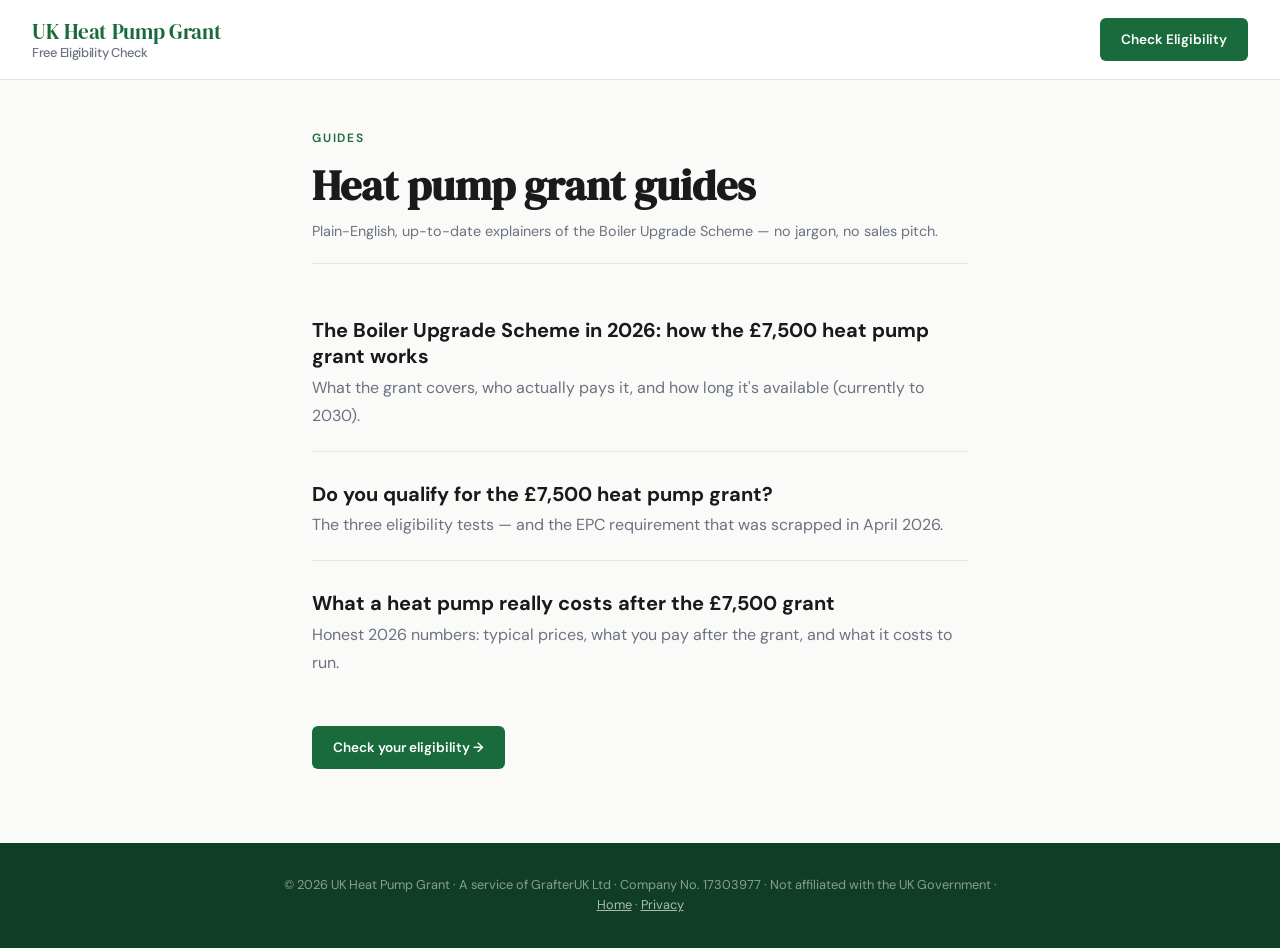
==== blog/index.html @ 8b6f15cd "Organic/SEO: blog (3 fact-checked 2026 guides) + sitemap + robots + FAQ schema Mirrors quashed's org" ====
<!DOCTYPE html>
<html lang="en">
<head>
<meta charset="UTF-8">
<meta name="viewport" content="width=device-width, initial-scale=1.0">
<title>Heat pump grant guides — UK Heat Pump Grant</title>
<meta name="description" content="Plain-English guides to the Boiler Upgrade Scheme: how the £7,500 heat pump grant works, who qualifies in 2026, and what a heat pump really costs.">
<link rel="canonical" href="https://ukheatpumpgrant.co.uk/blog/">
<meta name="theme-color" content="#1A6B3C">
<link rel="icon" href="/favicon.svg" type="image/svg+xml">
<link href="https://fonts.googleapis.com/css2?family=DM+Serif+Display&family=DM+Sans:wght@400;500;600;700&display=swap" rel="stylesheet">
<link href="/blog/blog.css" rel="stylesheet">
</head>
<body>
<nav>
  <a href="/" class="logo">UK Heat Pump Grant<br><span>Free Eligibility Check</span></a>
  <a href="/#check" class="nav-cta">Check Eligibility</a>
</nav>
<div class="wrap">
  <article>
    <div class="eyebrow">Guides</div>
    <h1>Heat pump grant guides</h1>
    <div class="meta">Plain-English, up-to-date explainers of the Boiler Upgrade Scheme — no jargon, no sales pitch.</div>
    <ul class="post-list">
      <li>
        <h2><a href="/blog/how-the-heat-pump-grant-works">The Boiler Upgrade Scheme in 2026: how the £7,500 heat pump grant works</a></h2>
        <p>What the grant covers, who actually pays it, and how long it's available (currently to 2030).</p>
      </li>
      <li>
        <h2><a href="/blog/heat-pump-grant-eligibility">Do you qualify for the £7,500 heat pump grant?</a></h2>
        <p>The three eligibility tests — and the EPC requirement that was scrapped in April 2026.</p>
      </li>
      <li>
        <h2><a href="/blog/heat-pump-costs-after-grant">What a heat pump really costs after the £7,500 grant</a></h2>
        <p>Honest 2026 numbers: typical prices, what you pay after the grant, and what it costs to run.</p>
      </li>
    </ul>
    <p style="margin-top:1.8rem"><a class="nav-cta" href="/#check" style="display:inline-block">Check your eligibility →</a></p>
  </article>
</div>
<footer><p>© 2026 UK Heat Pump Grant · A service of GrafterUK Ltd · Company No. 17303977 · Not affiliated with the UK Government · <a href="/">Home</a> · <a href="/privacy">Privacy</a></p></footer>
</body>
</html>
---- blog/blog.css ----
:root{--green:#1A6B3C;--green-light:#2E8B57;--green-pale:#F0F7F3;--green-mid:#D4EBE0;--white:#fff;--off-white:#FAFAF8;--text:#1A1A1A;--text-mid:#3d3d3d;--muted:#6b7280;--border:#E0E8E4}
*,*::before,*::after{box-sizing:border-box;margin:0;padding:0}
html{scroll-behavior:smooth;-webkit-text-size-adjust:100%}
body{font-family:'DM Sans',-apple-system,'Segoe UI',sans-serif;background:var(--off-white);color:var(--text);line-height:1.75}
nav{background:#fff;border-bottom:1px solid var(--border);padding:1.1rem 2rem;display:flex;justify-content:space-between;align-items:center;position:sticky;top:0;z-index:100}
.logo{font-family:'DM Serif Display',serif;font-size:1.3rem;color:var(--green);letter-spacing:-.3px;line-height:1.3;text-decoration:none}
.logo span{color:var(--muted);font-size:.8rem;font-family:'DM Sans',sans-serif;font-weight:500;display:block}
.nav-cta{background:var(--green);color:#fff;font-weight:600;font-size:.85rem;padding:.6rem 1.3rem;border-radius:6px;text-decoration:none}
.wrap{max-width:720px;margin:0 auto;padding:0 2rem}
article{padding:3rem 0 1rem}
.eyebrow{font-size:.75rem;font-weight:600;letter-spacing:.15em;text-transform:uppercase;color:var(--green);margin-bottom:.8rem}
article h1{font-family:'DM Serif Display',serif;font-size:clamp(1.9rem,5vw,2.6rem);line-height:1.15;margin-bottom:.6rem;color:var(--text)}
.meta{font-size:.9rem;color:var(--muted);margin-bottom:2rem;padding-bottom:1.2rem;border-bottom:1px solid var(--border)}
article h2{font-family:'DM Serif Display',serif;font-size:1.5rem;color:var(--text);margin:2.2rem 0 .8rem;line-height:1.2}
article h3{font-size:1.05rem;font-weight:700;margin:1.4rem 0 .3rem;color:var(--text)}
article p{font-size:1.05rem;color:var(--text-mid);margin-bottom:1.1rem}
article ul{margin:0 0 1.1rem 1.3rem}
article li{font-size:1.05rem;color:var(--text-mid);margin-bottom:.5rem}
article strong{color:var(--text);font-weight:600}
a{color:var(--green)}
table{width:100%;border-collapse:collapse;margin:.4rem 0 1.3rem;font-size:.98rem;background:#fff;border:1px solid var(--border);border-radius:10px;overflow:hidden}
th{background:var(--green);color:#fff;text-align:left;padding:.7rem .9rem;font-size:.92rem}
td{padding:.65rem .9rem;border-top:1px solid var(--border);color:var(--text-mid)}
.note{background:var(--green-pale);border-left:4px solid var(--green-light);border-radius:8px;padding:1rem 1.2rem;margin:.4rem 0 1.3rem;font-size:1rem}
.note strong{color:var(--green)}
.myth{margin:0 0 1.1rem}
.myth .q{font-weight:600;color:var(--text)}
.cta-box{background:var(--green);color:#fff;border-radius:14px;padding:1.8rem;text-align:center;margin:2.5rem 0 1rem}
.cta-box h2{color:#fff;margin-top:0}
.cta-box p{color:rgba(255,255,255,.85)}
.cta-box a{display:inline-block;background:#fff;color:var(--green);font-weight:700;padding:.85rem 1.8rem;border-radius:8px;text-decoration:none;margin-top:.4rem}
.src{font-size:.82rem;color:var(--muted);border-top:1px solid var(--border);padding-top:1rem;margin-top:1.5rem;line-height:1.6}
.post-list{list-style:none;margin:1rem 0 0;padding:0}
.post-list li{padding:1.3rem 0;border-bottom:1px solid var(--border)}
.post-list li:last-child{border-bottom:0}
.post-list h2{font-size:1.25rem;margin:0 0 .3rem;line-height:1.3;font-family:'DM Sans',sans-serif}
.post-list h2 a{color:var(--text);text-decoration:none}
.post-list h2 a:hover{color:var(--green)}
.post-list p{font-size:1rem;color:var(--muted);margin:0}
footer{background:#0F3D25;padding:2rem;text-align:center;margin-top:2.5rem}
footer p{color:rgba(255,255,255,.5);font-size:.8rem;line-height:1.6;max-width:720px;margin:0 auto}
footer a{color:rgba(255,255,255,.65)}
@media(max-width:640px){nav{padding:1rem}.wrap{padding:0 1.3rem}}
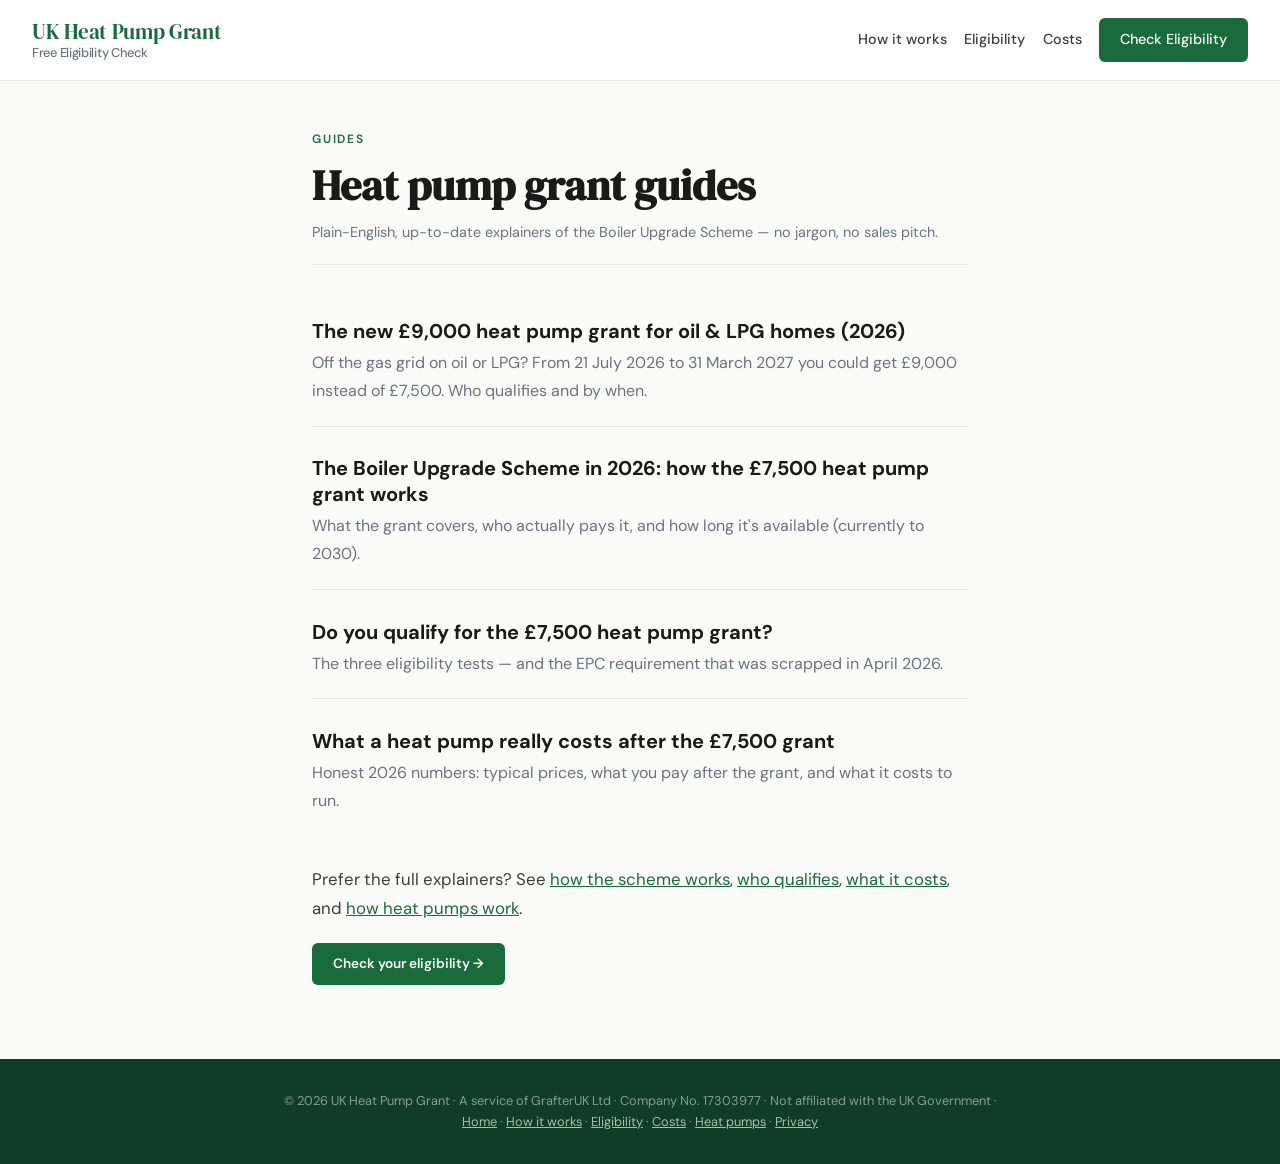
==== commit c29a6632: "Multi-page expansion: pillar pages, £9,000 oil/LPG uplift, corrected 2026 BUS facts Expand the singl" ====
--- a/blog/index.html
+++ b/blog/index.html
@@ -14,7 +14,12 @@
 <body>
 <nav>
   <a href="/" class="logo">UK Heat Pump Grant<br><span>Free Eligibility Check</span></a>
-  <a href="/#check" class="nav-cta">Check Eligibility</a>
+  <div class="nav-links">
+    <a href="/how-it-works" class="hide-sm">How it works</a>
+    <a href="/eligibility" class="hide-sm">Eligibility</a>
+    <a href="/costs" class="hide-sm">Costs</a>
+    <a href="/#check" class="nav-cta">Check Eligibility</a>
+  </div>
 </nav>
 <div class="wrap">
   <article>
@@ -22,6 +27,10 @@
     <h1>Heat pump grant guides</h1>
     <div class="meta">Plain-English, up-to-date explainers of the Boiler Upgrade Scheme — no jargon, no sales pitch.</div>
     <ul class="post-list">
+      <li>
+        <h2><a href="/blog/9000-heat-pump-grant-oil-lpg">The new £9,000 heat pump grant for oil &amp; LPG homes (2026)</a></h2>
+        <p>Off the gas grid on oil or LPG? From 21 July 2026 to 31 March 2027 you could get £9,000 instead of £7,500. Who qualifies and by when.</p>
+      </li>
       <li>
         <h2><a href="/blog/how-the-heat-pump-grant-works">The Boiler Upgrade Scheme in 2026: how the £7,500 heat pump grant works</a></h2>
         <p>What the grant covers, who actually pays it, and how long it's available (currently to 2030).</p>
@@ -35,9 +44,10 @@
         <p>Honest 2026 numbers: typical prices, what you pay after the grant, and what it costs to run.</p>
       </li>
     </ul>
-    <p style="margin-top:1.8rem"><a class="nav-cta" href="/#check" style="display:inline-block">Check your eligibility →</a></p>
+    <p style="margin-top:1.8rem">Prefer the full explainers? See <a href="/how-it-works">how the scheme works</a>, <a href="/eligibility">who qualifies</a>, <a href="/costs">what it costs</a>, and <a href="/heat-pumps-explained">how heat pumps work</a>.</p>
+    <p style="margin-top:1.2rem"><a class="nav-cta" href="/#check" style="display:inline-block">Check your eligibility →</a></p>
   </article>
 </div>
-<footer><p>© 2026 UK Heat Pump Grant · A service of GrafterUK Ltd · Company No. 17303977 · Not affiliated with the UK Government · <a href="/">Home</a> · <a href="/privacy">Privacy</a></p></footer>
+<footer><p>© 2026 UK Heat Pump Grant · A service of GrafterUK Ltd · Company No. 17303977 · Not affiliated with the UK Government · <a href="/">Home</a> · <a href="/how-it-works">How it works</a> · <a href="/eligibility">Eligibility</a> · <a href="/costs">Costs</a> · <a href="/heat-pumps-explained">Heat pumps</a> · <a href="/privacy">Privacy</a></p></footer>
 </body>
 </html>
--- a/blog/blog.css
+++ b/blog/blog.css
@@ -37,6 +37,21 @@
 .post-list h2 a{color:var(--text);text-decoration:none}
 .post-list h2 a:hover{color:var(--green)}
 .post-list p{font-size:1rem;color:var(--muted);margin:0}
+/* Shared components for the evergreen explainer/pillar pages (also usable in posts).
+   .callout = the time-limited £9,000 uplift highlight (amber = "new / act-by-date",
+   deliberately distinct from the green .note). .illus = the "illustrative, not a quote"
+   caption that must sit under every cost table. */
+.callout{background:#FFF8EC;border:1px solid #F0D9A8;border-left:4px solid #C08A1E;border-radius:8px;padding:1rem 1.2rem;margin:.4rem 0 1.3rem;font-size:1rem}
+.callout strong{color:#8A6408}
+.illus{font-size:.85rem;color:var(--muted);font-style:italic;margin:-.7rem 0 1.4rem}
+.crumb{font-size:.85rem;color:var(--muted);margin-bottom:1.2rem}
+.crumb a{color:var(--muted);text-decoration:none}
+.crumb a:hover{color:var(--green)}
+.nav-links{display:flex;gap:1.1rem;align-items:center;flex-wrap:wrap}
+.nav-links a{color:var(--text-mid);text-decoration:none;font-size:.9rem;font-weight:500}
+.nav-links a:hover{color:var(--green)}
+.nav-links a.nav-cta{color:#fff}
+@media(max-width:640px){.nav-links{gap:.8rem}.nav-links .hide-sm{display:none}}
 footer{background:#0F3D25;padding:2rem;text-align:center;margin-top:2.5rem}
 footer p{color:rgba(255,255,255,.5);font-size:.8rem;line-height:1.6;max-width:720px;margin:0 auto}
 footer a{color:rgba(255,255,255,.65)}
